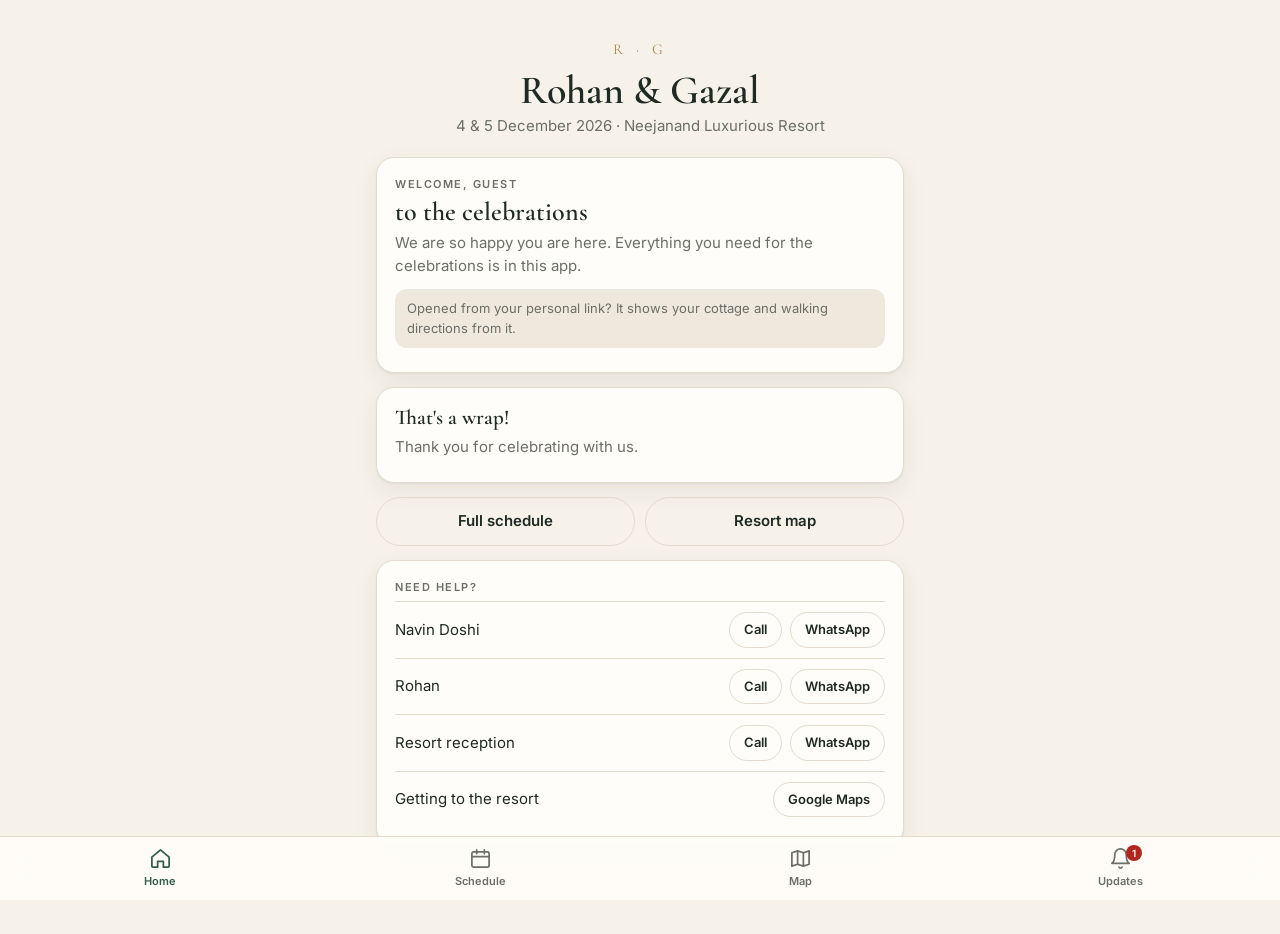
==== index.html @ 05ff342d "Wedding guest concierge: guest app, admin dashboard, map routing Co-Authored-By: Claude Opus 5.5 <no" ====
<!doctype html>
<html lang="en">
<head>
<meta charset="utf-8">
<meta name="viewport" content="width=device-width, initial-scale=1, viewport-fit=cover">
<meta name="theme-color" content="#2f5d46">
<meta name="robots" content="noindex">
<title>Rohan &amp; Gazal · Wedding Concierge</title>
<link rel="manifest" href="manifest.webmanifest">
<link rel="icon" href="icon.svg" type="image/svg+xml">
<link rel="apple-touch-icon" href="icon.svg">
<link rel="preconnect" href="https://fonts.googleapis.com">
<link href="https://fonts.googleapis.com/css2?family=Cormorant+Garamond:wght@500;600;700&family=Inter:wght@400;500;600;700&display=swap" rel="stylesheet">
<link rel="stylesheet" href="app.css">
</head>
<body>
<main id="view"><div class="wrap stack"><div class="skeleton" style="height:120px"></div><div class="skeleton" style="height:220px"></div></div></main>
<nav class="tabbar" id="tabs">
  <a href="#/home" data-tab="home"><svg viewBox="0 0 24 24" fill="none" stroke="currentColor" stroke-width="1.8" stroke-linecap="round" stroke-linejoin="round"><path d="M3 10.5 12 3l9 7.5V20a1 1 0 0 1-1 1h-5v-6H9v6H4a1 1 0 0 1-1-1z"/></svg>Home</a>
  <a href="#/schedule" data-tab="schedule"><svg viewBox="0 0 24 24" fill="none" stroke="currentColor" stroke-width="1.8" stroke-linecap="round"><rect x="3" y="5" width="18" height="16" rx="2"/><path d="M3 10h18M8 3v4M16 3v4"/></svg>Schedule</a>
  <a href="#/map" data-tab="map"><svg viewBox="0 0 24 24" fill="none" stroke="currentColor" stroke-width="1.8" stroke-linejoin="round"><path d="m9 4-6 2v14l6-2 6 2 6-2V4l-6 2z"/><path d="M9 4v14M15 6v14"/></svg>Map</a>
  <a href="#/updates" data-tab="updates"><svg viewBox="0 0 24 24" fill="none" stroke="currentColor" stroke-width="1.8" stroke-linecap="round" stroke-linejoin="round"><path d="M18 8a6 6 0 1 0-12 0c0 7-3 9-3 9h18s-3-2-3-9M13.7 21a2 2 0 0 1-3.4 0"/></svg>Updates</a>
</nav>
<script type="module" src="js/guest.js"></script>
</body>
</html>
---- app.css ----
:root {
  --bg: #f6f2ea; --surface: #fffdf9; --surface-2: #efe9dd; --ink: #1f2a24; --muted: #6b6f68; --line: #e3dccd;
  --green: #2f5d46; --green-ink: #fff; --green-soft: #e3ece5; --gold: #a8874f; --danger: #b3261e;
  --radius: 18px; --shadow: 0 1px 2px rgba(31,42,36,.06), 0 8px 24px rgba(31,42,36,.07);
  --serif: 'Cormorant Garamond', Georgia, serif; --sans: 'Inter', system-ui, -apple-system, sans-serif;
  --tabbar: calc(64px + env(safe-area-inset-bottom));
  color-scheme: light;
}
@media (prefers-color-scheme: dark) {
  :root:not([data-theme="light"]) {
    --bg: #141815; --surface: #1c221e; --surface-2: #252c27; --ink: #ece8df; --muted: #a3a79f; --line: #2e3631;
    --green: #7fb796; --green-ink: #10241a; --green-soft: #22342a; --gold: #cfb07a; --shadow: 0 1px 2px rgba(0,0,0,.3), 0 8px 24px rgba(0,0,0,.25);
    color-scheme: dark;
  }
}
* { box-sizing: border-box; -webkit-tap-highlight-color: transparent; }
html, body { margin: 0; height: 100%; }
body { background: var(--bg); color: var(--ink); font: 15px/1.5 var(--sans); -webkit-font-smoothing: antialiased; }
h1, h2, h3 { font-family: var(--serif); font-weight: 600; margin: 0; line-height: 1.15; }
h1 { font-size: 34px; } h2 { font-size: 26px; } h3 { font-size: 21px; }
p { margin: .4em 0; }
a { color: var(--green); }
button { font: inherit; color: inherit; }
.muted { color: var(--muted); }
.eyebrow { font-size: 11px; letter-spacing: .14em; text-transform: uppercase; font-weight: 600; color: var(--muted); }
.wrap { max-width: 560px; margin: 0 auto; padding: 20px 16px calc(var(--tabbar) + 24px); }
.card { background: var(--surface); border: 1px solid var(--line); border-radius: var(--radius); padding: 18px; box-shadow: var(--shadow); }
.stack > * + * { margin-top: 14px; }
.row { display: flex; align-items: center; gap: 12px; }
.between { justify-content: space-between; }
.btn { display: inline-flex; align-items: center; justify-content: center; gap: 8px; border: 0; border-radius: 999px; padding: 12px 20px; font-weight: 600; cursor: pointer; text-decoration: none; background: var(--surface-2); color: var(--ink); transition: transform .12s, opacity .2s; }
.btn:active { transform: scale(.97); }
.btn-primary { background: var(--green); color: var(--green-ink); }
.btn-block { width: 100%; padding: 15px 20px; font-size: 16px; }
.btn-sm { padding: 7px 14px; font-size: 13px; }
.btn-ghost { background: transparent; border: 1px solid var(--line); }
.chip { display: inline-flex; align-items: center; gap: 6px; padding: 6px 12px; border-radius: 999px; background: var(--surface); border: 1px solid var(--line); font-size: 13px; white-space: nowrap; cursor: pointer; }
.chip.on { background: var(--green); color: var(--green-ink); border-color: var(--green); }
.dot { width: 8px; height: 8px; border-radius: 50%; display: inline-block; }
.fade-in { animation: fade .35s ease both; }
@keyframes fade { from { opacity: 0; transform: translateY(6px); } to { opacity: 1; transform: none; } }

/* Hero */
.hero { text-align: center; padding: 18px 0 6px; }
.hero .mono { font-family: var(--serif); font-size: 15px; letter-spacing: .3em; color: var(--gold); }
.hero h1 { font-size: 40px; margin: 6px 0 2px; }
.hero .dates { color: var(--muted); }
.stay { display: flex; align-items: center; gap: 14px; }
.stay .badge { width: 56px; height: 56px; border-radius: 16px; background: var(--green-soft); color: var(--green); display: grid; place-items: center; font-family: var(--serif); font-size: 22px; font-weight: 700; flex: none; }

/* Next event */
.next { background: var(--green); color: var(--green-ink); border: 0; }
.next .eyebrow { color: inherit; opacity: .75; }
.next .time { font-family: var(--serif); font-size: 46px; font-weight: 600; line-height: 1; margin: 10px 0 4px; }
.next h2 { font-size: 28px; }
.next .meta { opacity: .85; display: flex; flex-wrap: wrap; gap: 6px 14px; margin-top: 6px; }
.next .btn-primary { background: var(--green-ink); color: var(--green); }
.pill { display: inline-block; font-size: 12px; font-weight: 600; padding: 3px 10px; border-radius: 999px; background: rgba(255,255,255,.18); }

/* Schedule */
.day-head { position: sticky; top: 0; background: var(--bg); padding: 14px 0 8px; z-index: 2; display: flex; align-items: baseline; justify-content: space-between; }
.ev { display: grid; grid-template-columns: 74px 1fr; gap: 14px; }
.ev .t { font-family: var(--serif); font-size: 24px; font-weight: 600; line-height: 1.05; }
.ev .t small { display: block; font-family: var(--sans); font-size: 12px; color: var(--muted); font-weight: 500; margin-top: 4px; }
.ev.past { opacity: .5; }
.ev.is-next { outline: 2px solid var(--green); outline-offset: -1px; }
.tag { font-size: 11px; font-weight: 700; letter-spacing: .06em; text-transform: uppercase; color: var(--green); }
.changed { color: var(--danger); font-size: 13px; font-weight: 600; }

/* Tab bar */
.tabbar { position: fixed; left: 0; right: 0; bottom: 0; height: var(--tabbar); padding-bottom: env(safe-area-inset-bottom); background: color-mix(in srgb, var(--surface) 92%, transparent); backdrop-filter: blur(14px); border-top: 1px solid var(--line); display: flex; z-index: 50; }
.tabbar a { flex: 1; display: flex; flex-direction: column; align-items: center; justify-content: center; gap: 3px; color: var(--muted); text-decoration: none; font-size: 11px; font-weight: 600; position: relative; }
.tabbar a.on { color: var(--green); }
.tabbar svg { width: 23px; height: 23px; }
.tabbar .badge-n { position: absolute; top: 8px; left: calc(50% + 6px); background: var(--danger); color: #fff; font-size: 10px; min-width: 16px; height: 16px; border-radius: 8px; display: grid; place-items: center; padding: 0 4px; }

/* Map screens */
.mapscreen { position: fixed; inset: 0 0 var(--tabbar) 0; }
.mapview { width: 100%; height: 100%; overflow: hidden; touch-action: none; background: var(--surface-2); position: relative; cursor: grab; user-select: none; }
.mapview svg { display: block; }
.mapview g { transform-origin: 0 0; }
.map-top { position: absolute; top: 0; left: 0; right: 0; padding: 12px 12px 0; display: flex; gap: 8px; overflow-x: auto; z-index: 5; scrollbar-width: none; }
.map-top::-webkit-scrollbar { display: none; }
.map-ctrl { position: absolute; right: 12px; bottom: 16px; display: flex; flex-direction: column; gap: 8px; z-index: 5; }
.map-ctrl button { width: 44px; height: 44px; border-radius: 12px; border: 1px solid var(--line); background: var(--surface); box-shadow: var(--shadow); font-size: 20px; cursor: pointer; }
.sheet { position: absolute; left: 0; right: 0; bottom: 0; background: var(--surface); border-radius: 22px 22px 0 0; box-shadow: 0 -8px 30px rgba(0,0,0,.12); padding: 10px 18px 18px; z-index: 10; max-height: 62%; overflow-y: auto; animation: up .3s cubic-bezier(.2,.8,.2,1) both; }
.sheet::before { content: ''; display: block; width: 38px; height: 4px; border-radius: 2px; background: var(--line); margin: 0 auto 12px; }
@keyframes up { from { transform: translateY(100%); } to { transform: none; } }
.sheet.mini { max-height: 40%; }

/* Markers */
.mk { cursor: pointer; }
.mk-ic { fill: #fff; font-weight: 700; font-family: var(--sans); pointer-events: none; }
.mk-label { font: 600 12px var(--sans); fill: #1f2a24; paint-order: stroke; stroke: #fff; stroke-width: 3.5px; stroke-linejoin: round; pointer-events: none; }
.mk-label-on { font-size: 14px; }
.mk-dim { opacity: .35; }
.mk-pulse { opacity: .25; animation: pulse 2s ease-out infinite; transform-origin: center; }
@keyframes pulse { 0% { transform: scale(.6); opacity: .45; } 100% { transform: scale(1.4); opacity: 0; } }
.route-casing { stroke: #fff; stroke-linecap: round; stroke-linejoin: round; }
.route-line { stroke: #1a73e8; stroke-linecap: round; stroke-linejoin: round; }
.route-dash { stroke: #fff; stroke-dasharray: 2 8; stroke-linecap: round; animation: dash 1s linear infinite; opacity: .9; }
@keyframes dash { to { stroke-dashoffset: -10; } }
.you-dot { fill: #1a73e8; } .you-acc { fill: rgba(26,115,232,.12); stroke: rgba(26,115,232,.4); }

/* Navigation */
.route-sum { display: flex; align-items: baseline; gap: 10px; }
.route-sum b { font-family: var(--serif); font-size: 34px; }
.steps { list-style: none; padding: 0; margin: 12px 0 0; counter-reset: s; }
.steps li { padding: 10px 0 10px 36px; position: relative; border-top: 1px solid var(--line); counter-increment: s; }
.steps li::before { content: counter(s); position: absolute; left: 0; top: 10px; width: 24px; height: 24px; border-radius: 50%; background: var(--green-soft); color: var(--green); font-size: 12px; font-weight: 700; display: grid; place-items: center; }
select, input, textarea { font: inherit; color: var(--ink); background: var(--surface); border: 1px solid var(--line); border-radius: 12px; padding: 10px 12px; width: 100%; }
.seg { display: inline-flex; background: var(--surface-2); border-radius: 999px; padding: 3px; }
.seg button { border: 0; background: transparent; padding: 6px 14px; border-radius: 999px; font-size: 13px; font-weight: 600; cursor: pointer; color: var(--muted); }
.seg button.on { background: var(--surface); color: var(--ink); box-shadow: var(--shadow); }
.note { font-size: 13px; color: var(--muted); background: var(--surface-2); border-radius: 12px; padding: 10px 12px; }

/* Updates */
.ann { border-left: 3px solid var(--green); }
.ann.k-change { border-left-color: var(--danger); }
.ann.k-reminder { border-left-color: var(--gold); }
.empty { text-align: center; padding: 40px 20px; color: var(--muted); }
.skeleton { background: linear-gradient(90deg, var(--surface-2), var(--surface), var(--surface-2)); background-size: 200% 100%; animation: sk 1.2s infinite; border-radius: var(--radius); }
@keyframes sk { to { background-position: -200% 0; } }
.contact { display: flex; justify-content: space-between; align-items: center; padding: 10px 0; border-top: 1px solid var(--line); }
.contact:first-of-type { border-top: 0; }
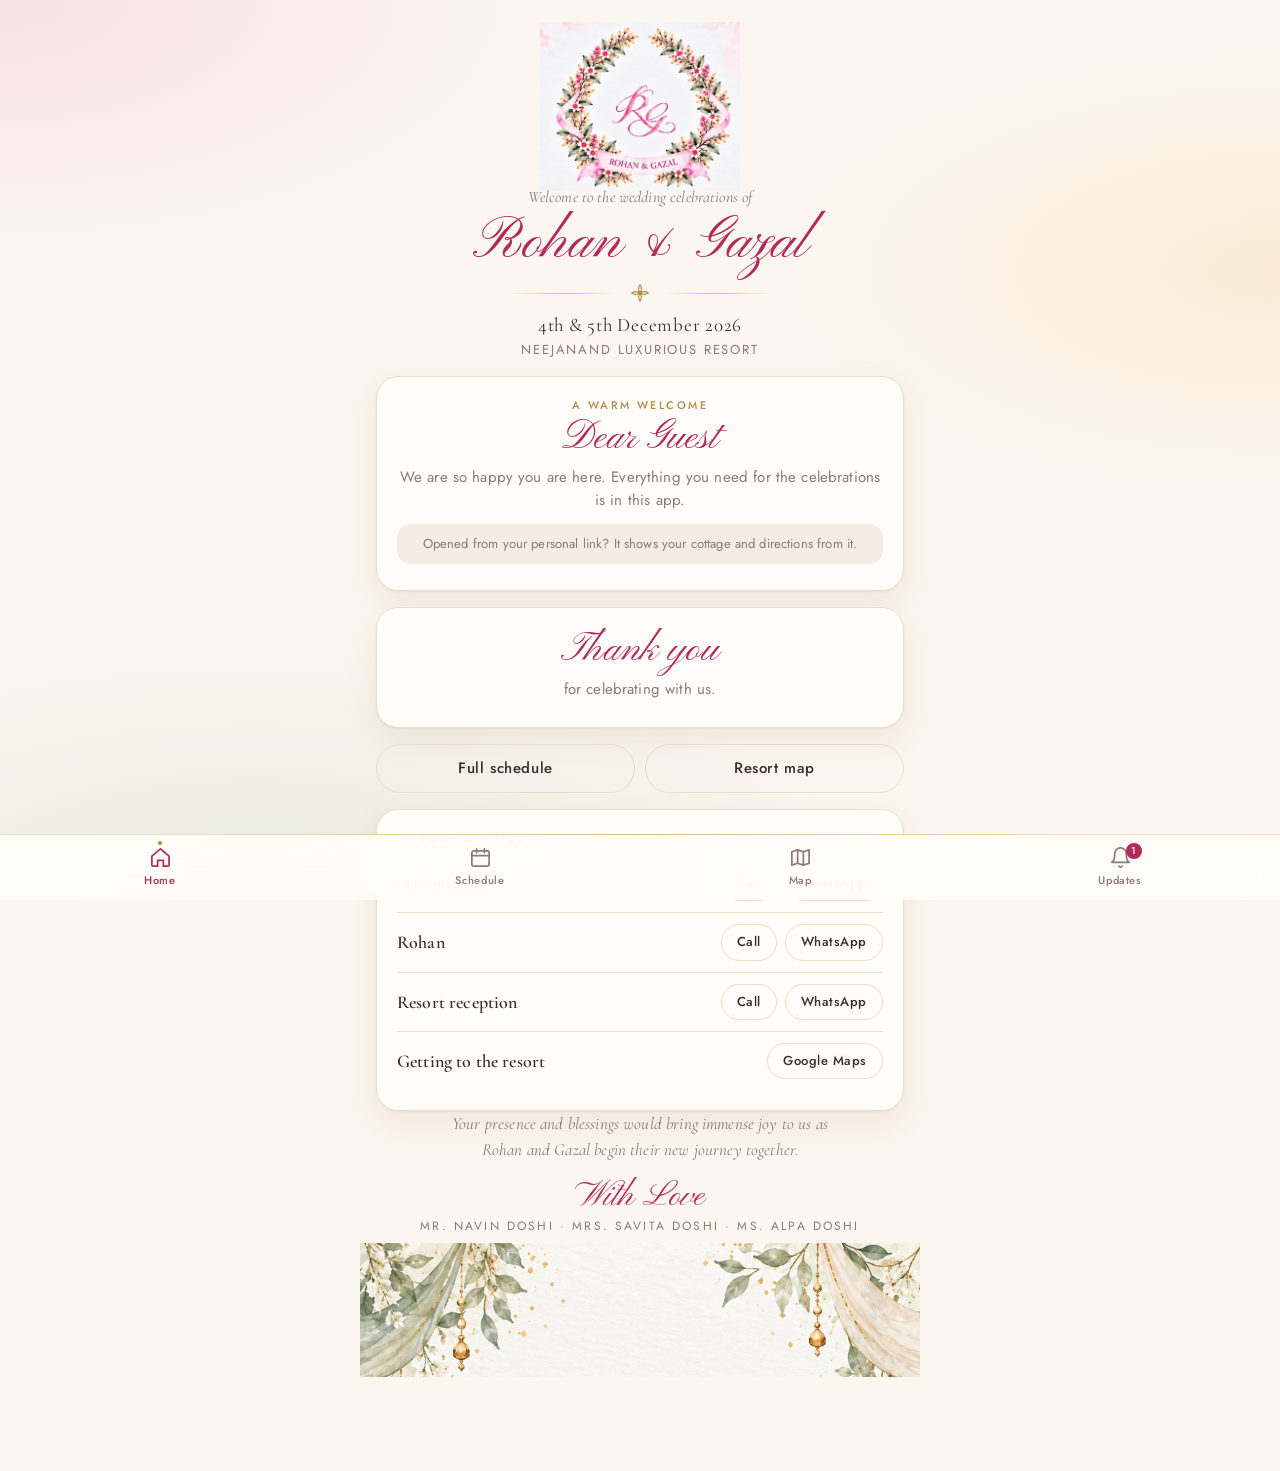
==== commit 099f2f1b: "Restyle to match the wedding invitation: watercolour palette, calligraphy, invitation artwork per ev" ====
--- a/index.html
+++ b/index.html
@@ -3,18 +3,18 @@
 <head>
 <meta charset="utf-8">
 <meta name="viewport" content="width=device-width, initial-scale=1, viewport-fit=cover">
-<meta name="theme-color" content="#2f5d46">
+<meta name="theme-color" content="#fbf6ef">
 <meta name="robots" content="noindex">
 <title>Rohan &amp; Gazal · Wedding Concierge</title>
 <link rel="manifest" href="manifest.webmanifest">
 <link rel="icon" href="icon.svg" type="image/svg+xml">
 <link rel="apple-touch-icon" href="icon.svg">
 <link rel="preconnect" href="https://fonts.googleapis.com">
-<link href="https://fonts.googleapis.com/css2?family=Cormorant+Garamond:wght@500;600;700&family=Inter:wght@400;500;600;700&display=swap" rel="stylesheet">
+<link href="https://fonts.googleapis.com/css2?family=Cormorant+Garamond:ital,wght@0,500;0,600;0,700;1,500&family=Jost:wght@400;500;600&family=Pinyon+Script&display=swap" rel="stylesheet">
 <link rel="stylesheet" href="app.css">
 </head>
 <body>
-<main id="view"><div class="wrap stack"><div class="skeleton" style="height:120px"></div><div class="skeleton" style="height:220px"></div></div></main>
+<main id="view"><div class="splash"><img src="art/monogram.jpg" alt="Rohan &amp; Gazal"></div></main>
 <nav class="tabbar" id="tabs">
   <a href="#/home" data-tab="home"><svg viewBox="0 0 24 24" fill="none" stroke="currentColor" stroke-width="1.8" stroke-linecap="round" stroke-linejoin="round"><path d="M3 10.5 12 3l9 7.5V20a1 1 0 0 1-1 1h-5v-6H9v6H4a1 1 0 0 1-1-1z"/></svg>Home</a>
   <a href="#/schedule" data-tab="schedule"><svg viewBox="0 0 24 24" fill="none" stroke="currentColor" stroke-width="1.8" stroke-linecap="round"><rect x="3" y="5" width="18" height="16" rx="2"/><path d="M3 10h18M8 3v4M16 3v4"/></svg>Schedule</a>
--- a/app.css
+++ b/app.css
@@ -1,125 +1,182 @@
+/* Palette and type drawn from the Rohan & Gazal invitation: ivory watercolour paper, rose calligraphy, gold foil, sage leaves. */
 :root {
-  --bg: #f6f2ea; --surface: #fffdf9; --surface-2: #efe9dd; --ink: #1f2a24; --muted: #6b6f68; --line: #e3dccd;
-  --green: #2f5d46; --green-ink: #fff; --green-soft: #e3ece5; --gold: #a8874f; --danger: #b3261e;
-  --radius: 18px; --shadow: 0 1px 2px rgba(31,42,36,.06), 0 8px 24px rgba(31,42,36,.07);
-  --serif: 'Cormorant Garamond', Georgia, serif; --sans: 'Inter', system-ui, -apple-system, sans-serif;
-  --tabbar: calc(64px + env(safe-area-inset-bottom));
+  --bg: #fbf6ef; --surface: #fffdf9; --surface-2: #f5ece2; --ink: #3b2a2f; --muted: #8b7a75; --line: #ecdcc4;
+  --rose: #b02a5b; --rose-ink: #fff; --rose-soft: #fbe6ee; --gold: #b38a45; --gold-2: #d9bb7f; --sage: #7d9a80;
+  --green: var(--rose); --green-ink: var(--rose-ink); --green-soft: var(--rose-soft); --danger: #b3261e;
+  --wash-1: rgba(240, 168, 190, .28); --wash-2: rgba(246, 200, 120, .22); --wash-3: rgba(150, 185, 155, .2);
+  --radius: 22px; --shadow: 0 1px 2px rgba(80, 40, 30, .05), 0 12px 32px rgba(120, 70, 50, .09);
+  --script: 'Pinyon Script', 'Great Vibes', cursive; --serif: 'Cormorant Garamond', Georgia, serif; --sans: 'Jost', system-ui, -apple-system, sans-serif;
+  --tabbar: calc(66px + env(safe-area-inset-bottom));
+  --art-blend: multiply;
   color-scheme: light;
 }
+/* Dark mode borrows the Sangeet page: midnight blue and gold. */
 @media (prefers-color-scheme: dark) {
   :root:not([data-theme="light"]) {
-    --bg: #141815; --surface: #1c221e; --surface-2: #252c27; --ink: #ece8df; --muted: #a3a79f; --line: #2e3631;
-    --green: #7fb796; --green-ink: #10241a; --green-soft: #22342a; --gold: #cfb07a; --shadow: 0 1px 2px rgba(0,0,0,.3), 0 8px 24px rgba(0,0,0,.25);
+    --bg: #11162a; --surface: #1a2140; --surface-2: #232b4f; --ink: #f4ead9; --muted: #b3a995; --line: #34406b;
+    --rose: #e993b0; --rose-ink: #2a0f1a; --rose-soft: #3a2340; --gold: #e0c07e; --gold-2: #b89656; --sage: #a9c4ab;
+    --wash-1: rgba(233, 147, 176, .1); --wash-2: rgba(224, 192, 126, .09); --wash-3: rgba(80, 110, 200, .14);
+    --shadow: 0 1px 2px rgba(0,0,0,.3), 0 12px 32px rgba(0,0,0,.3); --art-blend: normal;
     color-scheme: dark;
   }
 }
 * { box-sizing: border-box; -webkit-tap-highlight-color: transparent; }
-html, body { margin: 0; height: 100%; }
-body { background: var(--bg); color: var(--ink); font: 15px/1.5 var(--sans); -webkit-font-smoothing: antialiased; }
-h1, h2, h3 { font-family: var(--serif); font-weight: 600; margin: 0; line-height: 1.15; }
-h1 { font-size: 34px; } h2 { font-size: 26px; } h3 { font-size: 21px; }
+html, body { margin: 0; min-height: 100%; }
+body {
+  color: var(--ink); font: 400 15px/1.55 var(--sans); -webkit-font-smoothing: antialiased; letter-spacing: .01em;
+  background-color: var(--bg);
+  background-image: radial-gradient(60% 40% at 0% 0%, var(--wash-1), transparent 70%), radial-gradient(55% 35% at 100% 30%, var(--wash-2), transparent 70%), radial-gradient(70% 40% at 20% 100%, var(--wash-3), transparent 70%);
+  background-attachment: fixed;
+}
+h1, h2, h3 { font-family: var(--serif); font-weight: 600; margin: 0; line-height: 1.12; }
+h1 { font-size: 34px; } h2 { font-size: 26px; } h3 { font-size: 22px; }
+.script { font-family: var(--script); font-weight: 400; color: var(--rose); line-height: 1.1; }
 p { margin: .4em 0; }
-a { color: var(--green); }
+a { color: var(--rose); }
 button { font: inherit; color: inherit; }
 .muted { color: var(--muted); }
-.eyebrow { font-size: 11px; letter-spacing: .14em; text-transform: uppercase; font-weight: 600; color: var(--muted); }
-.wrap { max-width: 560px; margin: 0 auto; padding: 20px 16px calc(var(--tabbar) + 24px); }
-.card { background: var(--surface); border: 1px solid var(--line); border-radius: var(--radius); padding: 18px; box-shadow: var(--shadow); }
-.stack > * + * { margin-top: 14px; }
+.eyebrow { font-size: 11px; letter-spacing: .22em; text-transform: uppercase; font-weight: 500; color: var(--gold); }
+.wrap { max-width: 560px; margin: 0 auto; padding: 18px 16px calc(var(--tabbar) + 28px); }
+.card { background: var(--surface); border: 1px solid var(--line); border-radius: var(--radius); padding: 20px; box-shadow: var(--shadow); position: relative; }
+.stack > * + * { margin-top: 16px; }
 .row { display: flex; align-items: center; gap: 12px; }
 .between { justify-content: space-between; }
-.btn { display: inline-flex; align-items: center; justify-content: center; gap: 8px; border: 0; border-radius: 999px; padding: 12px 20px; font-weight: 600; cursor: pointer; text-decoration: none; background: var(--surface-2); color: var(--ink); transition: transform .12s, opacity .2s; }
+.center { text-align: center; }
+
+/* Gold ornament divider: ——— ◆ ——— */
+.orn { display: flex; align-items: center; gap: 12px; color: var(--gold); margin: 6px auto; max-width: 260px; }
+.orn::before, .orn::after { content: ''; flex: 1; height: 1px; background: linear-gradient(90deg, transparent, var(--gold-2), transparent); }
+.orn svg { width: 22px; height: 22px; flex: none; }
+
+.btn { display: inline-flex; align-items: center; justify-content: center; gap: 8px; border: 1px solid transparent; border-radius: 999px; padding: 12px 22px; font-weight: 500; letter-spacing: .04em; cursor: pointer; text-decoration: none; background: var(--surface-2); color: var(--ink); transition: transform .12s, box-shadow .2s, opacity .2s; }
 .btn:active { transform: scale(.97); }
-.btn-primary { background: var(--green); color: var(--green-ink); }
+.btn-primary { background: linear-gradient(135deg, var(--rose), color-mix(in srgb, var(--rose) 78%, #6a1236)); color: var(--rose-ink); box-shadow: 0 6px 18px color-mix(in srgb, var(--rose) 30%, transparent); }
+.btn-gold { background: linear-gradient(135deg, #e9cf94, #b38a45 55%, #d9bb7f); color: #3b2a12; box-shadow: 0 6px 18px rgba(179,138,69,.3); }
 .btn-block { width: 100%; padding: 15px 20px; font-size: 16px; }
-.btn-sm { padding: 7px 14px; font-size: 13px; }
-.btn-ghost { background: transparent; border: 1px solid var(--line); }
-.chip { display: inline-flex; align-items: center; gap: 6px; padding: 6px 12px; border-radius: 999px; background: var(--surface); border: 1px solid var(--line); font-size: 13px; white-space: nowrap; cursor: pointer; }
-.chip.on { background: var(--green); color: var(--green-ink); border-color: var(--green); }
+.btn-sm { padding: 7px 15px; font-size: 13px; }
+.btn-ghost { background: transparent; border-color: var(--line); }
+.chip { display: inline-flex; align-items: center; gap: 6px; padding: 7px 14px; border-radius: 999px; background: color-mix(in srgb, var(--surface) 92%, transparent); border: 1px solid var(--line); font-size: 13px; white-space: nowrap; cursor: pointer; box-shadow: var(--shadow); backdrop-filter: blur(8px); }
+.chip.on { background: var(--rose); color: var(--rose-ink); border-color: var(--rose); }
 .dot { width: 8px; height: 8px; border-radius: 50%; display: inline-block; }
-.fade-in { animation: fade .35s ease both; }
-@keyframes fade { from { opacity: 0; transform: translateY(6px); } to { opacity: 1; transform: none; } }
+.fade-in { animation: fade .5s ease both; }
+.fade-in > * { animation: fade .5s ease both; }
+.fade-in > *:nth-child(2) { animation-delay: .06s; } .fade-in > *:nth-child(3) { animation-delay: .12s; } .fade-in > *:nth-child(4) { animation-delay: .18s; }
+@keyframes fade { from { opacity: 0; transform: translateY(8px); } to { opacity: 1; transform: none; } }
+@media (prefers-reduced-motion: reduce) { *, *::before, *::after { animation: none !important; transition: none !important; } }
 
-/* Hero */
-.hero { text-align: center; padding: 18px 0 6px; }
-.hero .mono { font-family: var(--serif); font-size: 15px; letter-spacing: .3em; color: var(--gold); }
-.hero h1 { font-size: 40px; margin: 6px 0 2px; }
-.hero .dates { color: var(--muted); }
-.stay { display: flex; align-items: center; gap: 14px; }
-.stay .badge { width: 56px; height: 56px; border-radius: 16px; background: var(--green-soft); color: var(--green); display: grid; place-items: center; font-family: var(--serif); font-size: 22px; font-weight: 700; flex: none; }
+/* Hero with monogram wreath */
+.hero { text-align: center; padding: 4px 0 0; }
+.hero .wreath { width: 200px; height: auto; display: block; margin: 0 auto -6px; mix-blend-mode: var(--art-blend); }
+@media (prefers-color-scheme: dark) { :root:not([data-theme="light"]) .leaves { display: none; } :root:not([data-theme="light"]) .hero .wreath { border-radius: 50%; width: 180px; box-shadow: 0 0 0 6px rgba(224,192,126,.25); margin-bottom: 10px; } }
+.hero .invite { font-family: var(--serif); font-style: italic; color: var(--muted); font-size: 16px; }
+.hero h1 { font-family: var(--script); font-weight: 400; color: var(--rose); font-size: 58px; margin: 0; line-height: 1.15; }
+.hero .dates { font-family: var(--serif); font-size: 19px; letter-spacing: .04em; }
+.hero .dates sup { font-size: .6em; }
+.hero .place { color: var(--muted); font-size: 13px; letter-spacing: .14em; text-transform: uppercase; }
 
-/* Next event */
-.next { background: var(--green); color: var(--green-ink); border: 0; }
-.next .eyebrow { color: inherit; opacity: .75; }
-.next .time { font-family: var(--serif); font-size: 46px; font-weight: 600; line-height: 1; margin: 10px 0 4px; }
-.next h2 { font-size: 28px; }
-.next .meta { opacity: .85; display: flex; flex-wrap: wrap; gap: 6px 14px; margin-top: 6px; }
-.next .btn-primary { background: var(--green-ink); color: var(--green); }
-.pill { display: inline-block; font-size: 12px; font-weight: 600; padding: 3px 10px; border-radius: 999px; background: rgba(255,255,255,.18); }
+.welcome .name { font-family: var(--script); color: var(--rose); font-size: 40px; line-height: 1.1; margin: 2px 0 4px; }
+.stay { display: flex; align-items: center; gap: 14px; margin-top: 16px; padding-top: 16px; border-top: 1px dashed var(--line); }
+.stay .badge { width: 60px; height: 60px; border-radius: 50%; border: 1.5px solid var(--gold-2); background: radial-gradient(circle at 30% 25%, color-mix(in srgb, var(--surface) 60%, #fff8ea), var(--surface-2)); color: var(--gold); display: grid; place-items: center; font-family: var(--serif); font-size: 21px; font-weight: 700; flex: none; box-shadow: inset 0 0 0 4px var(--surface); }
+
+/* Next event: illustrated card */
+.next { padding: 0; overflow: hidden; border-color: color-mix(in srgb, var(--accent) 30%, var(--line)); }
+.next .art { height: 170px; background: center / cover no-repeat; position: relative; }
+.next .art::after { content: ''; position: absolute; inset: auto 0 0; height: 60%; background: linear-gradient(transparent, var(--surface)); }
+.next .art .pill { position: absolute; top: 14px; right: 14px; z-index: 1; }
+.next .body { padding: 0 20px 20px; margin-top: -26px; position: relative; text-align: center; }
+.next .eyebrow { color: var(--accent); }
+.next .time { font-family: var(--serif); font-size: 52px; font-weight: 600; line-height: 1; margin: 8px 0 2px; color: var(--accent); }
+.next .time small { font-size: 22px; margin-left: 4px; }
+.next h2 { font-family: var(--script); font-weight: 400; font-size: 44px; color: var(--ink); line-height: 1.15; }
+.next .meta { color: var(--muted); display: flex; flex-wrap: wrap; justify-content: center; gap: 4px 16px; margin-top: 6px; font-size: 14px; }
+.next .btn-primary { background: linear-gradient(135deg, var(--accent), color-mix(in srgb, var(--accent) 70%, #000)); box-shadow: 0 8px 20px color-mix(in srgb, var(--accent) 35%, transparent); }
+.pill { display: inline-block; font-size: 12px; font-weight: 500; letter-spacing: .04em; padding: 4px 12px; border-radius: 999px; background: color-mix(in srgb, var(--surface) 88%, transparent); color: var(--accent, var(--rose)); border: 1px solid color-mix(in srgb, var(--accent, var(--rose)) 30%, transparent); backdrop-filter: blur(6px); }
+
+.leaves { display: block; width: calc(100% + 32px); margin: 8px -16px 0; mix-blend-mode: var(--art-blend); opacity: .95; }
+.blessing { font-family: var(--serif); font-style: italic; font-size: 17px; color: var(--muted); text-align: center; max-width: 420px; margin: 0 auto; }
+.hosts { text-align: center; }
+.hosts .script { font-size: 34px; }
+.hosts .names { font-size: 12px; letter-spacing: .18em; text-transform: uppercase; color: var(--muted); }
 
 /* Schedule */
-.day-head { position: sticky; top: 0; background: var(--bg); padding: 14px 0 8px; z-index: 2; display: flex; align-items: baseline; justify-content: space-between; }
-.ev { display: grid; grid-template-columns: 74px 1fr; gap: 14px; }
-.ev .t { font-family: var(--serif); font-size: 24px; font-weight: 600; line-height: 1.05; }
-.ev .t small { display: block; font-family: var(--sans); font-size: 12px; color: var(--muted); font-weight: 500; margin-top: 4px; }
-.ev.past { opacity: .5; }
-.ev.is-next { outline: 2px solid var(--green); outline-offset: -1px; }
-.tag { font-size: 11px; font-weight: 700; letter-spacing: .06em; text-transform: uppercase; color: var(--green); }
-.changed { color: var(--danger); font-size: 13px; font-weight: 600; }
+.page-title { text-align: center; padding: 8px 0 4px; }
+.page-title h1 { font-family: var(--script); font-weight: 400; color: var(--rose); font-size: 52px; }
+.day-head { position: sticky; top: 0; background: color-mix(in srgb, var(--bg) 92%, transparent); backdrop-filter: blur(10px); padding: 14px 0 10px; z-index: 2; text-align: center; margin: 0 -16px; }
+.day-head .script { font-size: 34px; }
+.day-head .muted { font-size: 12px; letter-spacing: .18em; text-transform: uppercase; }
+.ev { display: grid; grid-template-columns: 78px 1fr; gap: 14px; overflow: hidden; }
+.ev::before { content: ''; position: absolute; left: 0; top: 18px; bottom: 18px; width: 3px; border-radius: 0 3px 3px 0; background: var(--accent); }
+.ev .t { font-family: var(--serif); font-size: 28px; font-weight: 600; line-height: 1; color: var(--accent); text-align: center; }
+.ev .t small { display: block; font-family: var(--sans); font-size: 11px; color: var(--muted); font-weight: 500; margin-top: 6px; letter-spacing: .06em; line-height: 1.3; }
+.ev .thumb { width: 64px; height: 64px; border-radius: 50%; background: center / cover; margin: 10px auto 0; border: 2px solid var(--surface); box-shadow: 0 0 0 1px var(--line); }
+.ev h3 { font-size: 24px; }
+.ev.past { opacity: .5; filter: saturate(.6); }
+.ev.is-next { box-shadow: 0 0 0 1.5px var(--accent), var(--shadow); }
+.ev-art { height: 120px; margin: -20px -20px 14px; background: center / cover; grid-column: 1 / -1; position: relative; }
+.ev-art::after { content: ''; position: absolute; inset: auto 0 0; height: 50%; background: linear-gradient(transparent, var(--surface)); }
+.tag { font-size: 11px; font-weight: 600; letter-spacing: .18em; text-transform: uppercase; color: var(--accent, var(--rose)); }
+.changed { color: var(--danger); font-size: 13px; font-weight: 500; }
 
 /* Tab bar */
-.tabbar { position: fixed; left: 0; right: 0; bottom: 0; height: var(--tabbar); padding-bottom: env(safe-area-inset-bottom); background: color-mix(in srgb, var(--surface) 92%, transparent); backdrop-filter: blur(14px); border-top: 1px solid var(--line); display: flex; z-index: 50; }
-.tabbar a { flex: 1; display: flex; flex-direction: column; align-items: center; justify-content: center; gap: 3px; color: var(--muted); text-decoration: none; font-size: 11px; font-weight: 600; position: relative; }
-.tabbar a.on { color: var(--green); }
+.tabbar { position: fixed; left: 0; right: 0; bottom: 0; height: var(--tabbar); padding-bottom: env(safe-area-inset-bottom); background: color-mix(in srgb, var(--surface) 90%, transparent); backdrop-filter: blur(16px) saturate(1.2); border-top: 1px solid var(--line); display: flex; z-index: 50; }
+.tabbar::before { content: ''; position: absolute; top: -1px; left: 15%; right: 15%; height: 1px; background: linear-gradient(90deg, transparent, var(--gold-2), transparent); }
+.tabbar a { flex: 1; display: flex; flex-direction: column; align-items: center; justify-content: center; gap: 3px; color: var(--muted); text-decoration: none; font-size: 11px; font-weight: 500; letter-spacing: .06em; position: relative; }
+.tabbar a.on { color: var(--rose); }
+.tabbar a.on::after { content: ''; position: absolute; top: 6px; width: 4px; height: 4px; border-radius: 50%; background: var(--gold); }
 .tabbar svg { width: 23px; height: 23px; }
-.tabbar .badge-n { position: absolute; top: 8px; left: calc(50% + 6px); background: var(--danger); color: #fff; font-size: 10px; min-width: 16px; height: 16px; border-radius: 8px; display: grid; place-items: center; padding: 0 4px; }
+.tabbar .badge-n { position: absolute; top: 8px; left: calc(50% + 6px); background: var(--rose); color: var(--rose-ink); font-size: 10px; min-width: 16px; height: 16px; border-radius: 8px; display: grid; place-items: center; padding: 0 4px; }
 
 /* Map screens */
 .mapscreen { position: fixed; inset: 0 0 var(--tabbar) 0; }
 .mapview { width: 100%; height: 100%; overflow: hidden; touch-action: none; background: var(--surface-2); position: relative; cursor: grab; user-select: none; }
 .mapview svg { display: block; }
 .mapview g { transform-origin: 0 0; }
-.map-top { position: absolute; top: 0; left: 0; right: 0; padding: 12px 12px 0; display: flex; gap: 8px; overflow-x: auto; z-index: 5; scrollbar-width: none; }
+.map-top { position: absolute; top: 0; left: 0; right: 0; padding: 12px 12px 6px; display: flex; gap: 8px; overflow-x: auto; z-index: 5; scrollbar-width: none; }
 .map-top::-webkit-scrollbar { display: none; }
 .map-ctrl { position: absolute; right: 12px; bottom: 16px; display: flex; flex-direction: column; gap: 8px; z-index: 5; }
-.map-ctrl button { width: 44px; height: 44px; border-radius: 12px; border: 1px solid var(--line); background: var(--surface); box-shadow: var(--shadow); font-size: 20px; cursor: pointer; }
-.sheet { position: absolute; left: 0; right: 0; bottom: 0; background: var(--surface); border-radius: 22px 22px 0 0; box-shadow: 0 -8px 30px rgba(0,0,0,.12); padding: 10px 18px 18px; z-index: 10; max-height: 62%; overflow-y: auto; animation: up .3s cubic-bezier(.2,.8,.2,1) both; }
-.sheet::before { content: ''; display: block; width: 38px; height: 4px; border-radius: 2px; background: var(--line); margin: 0 auto 12px; }
+.map-ctrl button { width: 44px; height: 44px; border-radius: 50%; border: 1px solid var(--line); background: var(--surface); color: var(--gold); box-shadow: var(--shadow); font-size: 20px; cursor: pointer; }
+.sheet { position: absolute; left: 0; right: 0; bottom: 0; background: var(--surface); border-radius: 26px 26px 0 0; box-shadow: 0 -10px 34px rgba(60,30,30,.16); padding: 10px 20px 20px; z-index: 10; max-height: 62%; overflow-y: auto; animation: up .35s cubic-bezier(.2,.8,.2,1) both; border-top: 1px solid var(--line); }
+.sheet::before { content: ''; display: block; width: 40px; height: 4px; border-radius: 2px; background: var(--gold-2); opacity: .6; margin: 0 auto 12px; }
 @keyframes up { from { transform: translateY(100%); } to { transform: none; } }
 .sheet.mini { max-height: 40%; }
 
 /* Markers */
 .mk { cursor: pointer; }
-.mk-ic { fill: #fff; font-weight: 700; font-family: var(--sans); pointer-events: none; }
-.mk-label { font: 600 12px var(--sans); fill: #1f2a24; paint-order: stroke; stroke: #fff; stroke-width: 3.5px; stroke-linejoin: round; pointer-events: none; }
-.mk-label-on { font-size: 14px; }
+.mk-ic { fill: #fff; font-weight: 600; font-family: var(--sans); pointer-events: none; }
+.mk-label { font: 600 12px var(--sans); fill: #3b2a2f; paint-order: stroke; stroke: #fffdf9; stroke-width: 4px; stroke-linejoin: round; pointer-events: none; letter-spacing: .02em; }
+.mk-label-on { font: 600 15px var(--serif); }
 .mk-dim { opacity: .35; }
 .mk-pulse { opacity: .25; animation: pulse 2s ease-out infinite; transform-origin: center; }
-@keyframes pulse { 0% { transform: scale(.6); opacity: .45; } 100% { transform: scale(1.4); opacity: 0; } }
-.route-casing { stroke: #fff; stroke-linecap: round; stroke-linejoin: round; }
-.route-line { stroke: #1a73e8; stroke-linecap: round; stroke-linejoin: round; }
-.route-dash { stroke: #fff; stroke-dasharray: 2 8; stroke-linecap: round; animation: dash 1s linear infinite; opacity: .9; }
+@keyframes pulse { 0% { transform: scale(.6); opacity: .5; } 100% { transform: scale(1.5); opacity: 0; } }
+.route-casing { stroke: #fffaf0; stroke-linecap: round; stroke-linejoin: round; }
+.route-line { stroke: #c2185b; stroke-linecap: round; stroke-linejoin: round; }
+.route-dash { stroke: #ffe3a3; stroke-dasharray: 2 8; stroke-linecap: round; animation: dash 1s linear infinite; }
 @keyframes dash { to { stroke-dashoffset: -10; } }
 .you-dot { fill: #1a73e8; } .you-acc { fill: rgba(26,115,232,.12); stroke: rgba(26,115,232,.4); }
 
 /* Navigation */
 .route-sum { display: flex; align-items: baseline; gap: 10px; }
-.route-sum b { font-family: var(--serif); font-size: 34px; }
+.route-sum b { font-family: var(--serif); font-size: 40px; color: var(--rose); font-weight: 600; }
 .steps { list-style: none; padding: 0; margin: 12px 0 0; counter-reset: s; }
-.steps li { padding: 10px 0 10px 36px; position: relative; border-top: 1px solid var(--line); counter-increment: s; }
-.steps li::before { content: counter(s); position: absolute; left: 0; top: 10px; width: 24px; height: 24px; border-radius: 50%; background: var(--green-soft); color: var(--green); font-size: 12px; font-weight: 700; display: grid; place-items: center; }
-select, input, textarea { font: inherit; color: var(--ink); background: var(--surface); border: 1px solid var(--line); border-radius: 12px; padding: 10px 12px; width: 100%; }
+.steps li { padding: 11px 0 11px 40px; position: relative; border-top: 1px solid var(--line); counter-increment: s; }
+.steps li::before { content: counter(s); position: absolute; left: 0; top: 10px; width: 26px; height: 26px; border-radius: 50%; border: 1px solid var(--gold-2); color: var(--gold); font: 600 14px var(--serif); display: grid; place-items: center; }
+select, input, textarea { font: inherit; color: var(--ink); background: var(--surface); border: 1px solid var(--line); border-radius: 14px; padding: 10px 12px; width: 100%; }
+select:focus, input:focus, textarea:focus { outline: 2px solid color-mix(in srgb, var(--rose) 40%, transparent); outline-offset: 1px; }
 .seg { display: inline-flex; background: var(--surface-2); border-radius: 999px; padding: 3px; }
-.seg button { border: 0; background: transparent; padding: 6px 14px; border-radius: 999px; font-size: 13px; font-weight: 600; cursor: pointer; color: var(--muted); }
-.seg button.on { background: var(--surface); color: var(--ink); box-shadow: var(--shadow); }
-.note { font-size: 13px; color: var(--muted); background: var(--surface-2); border-radius: 12px; padding: 10px 12px; }
+.seg button { border: 0; background: transparent; padding: 6px 14px; border-radius: 999px; font-size: 13px; font-weight: 500; cursor: pointer; color: var(--muted); }
+.seg button.on { background: var(--surface); color: var(--rose); box-shadow: var(--shadow); }
+.note { font-size: 13px; color: var(--muted); background: var(--surface-2); border-radius: 14px; padding: 10px 14px; }
 
 /* Updates */
-.ann { border-left: 3px solid var(--green); }
-.ann.k-change { border-left-color: var(--danger); }
+.ann { border-left: 3px solid var(--rose); }
+.ann.k-change, .ann.k-venue { border-left-color: var(--danger); }
 .ann.k-reminder { border-left-color: var(--gold); }
 .empty { text-align: center; padding: 40px 20px; color: var(--muted); }
+.empty h2, .empty h3 { font-family: var(--script); font-weight: 400; color: var(--rose); font-size: 38px; }
 .skeleton { background: linear-gradient(90deg, var(--surface-2), var(--surface), var(--surface-2)); background-size: 200% 100%; animation: sk 1.2s infinite; border-radius: var(--radius); }
 @keyframes sk { to { background-position: -200% 0; } }
-.contact { display: flex; justify-content: space-between; align-items: center; padding: 10px 0; border-top: 1px solid var(--line); }
+.contact { display: flex; justify-content: space-between; align-items: center; padding: 11px 0; border-top: 1px solid var(--line); }
 .contact:first-of-type { border-top: 0; }
+.splash { min-height: 80vh; display: grid; place-items: center; text-align: center; }
+.splash img { width: 170px; mix-blend-mode: var(--art-blend); animation: breathe 1.6s ease-in-out infinite; }
+@keyframes breathe { 50% { opacity: .55; transform: scale(.97); } }
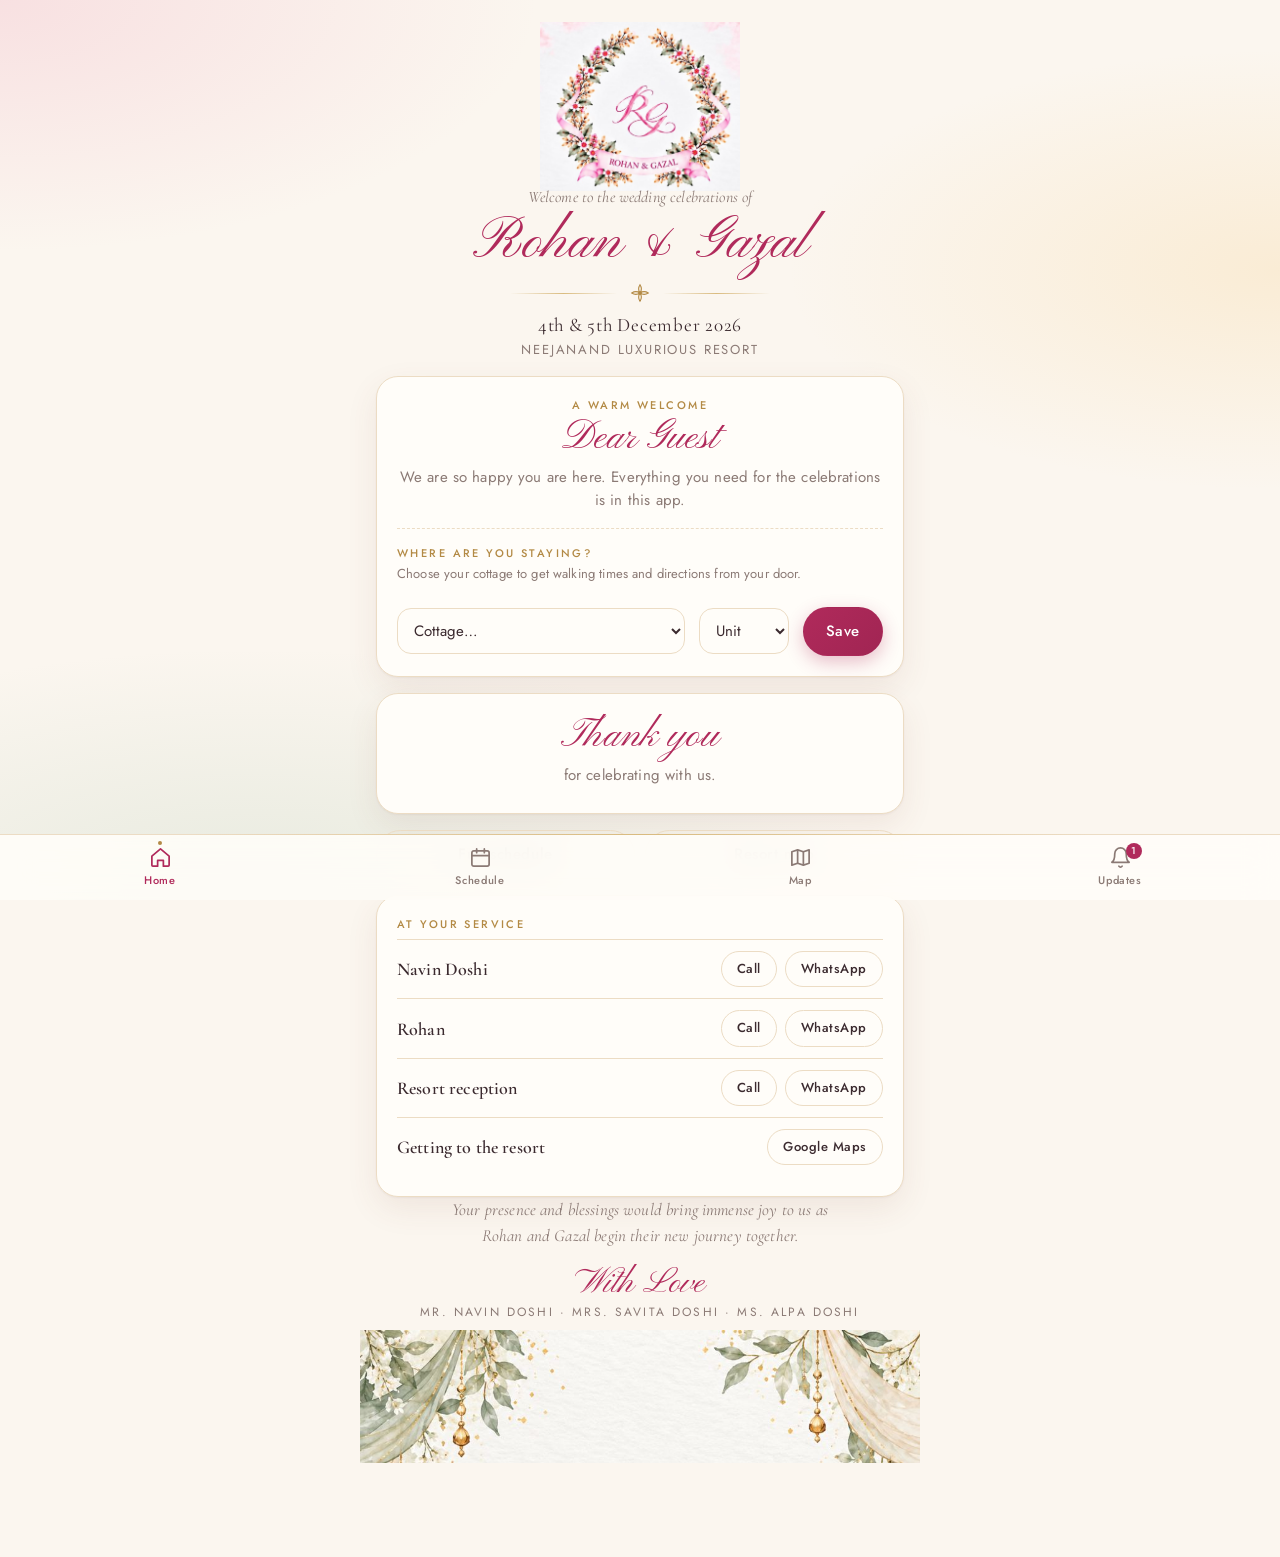
==== commit 1beb976a: "Host multiple weddings: one folder per wedding sharing the app code; new-wedding script Co-Authored-" ====
--- a/index.html
+++ b/index.html
@@ -1,26 +1,3 @@
-<!doctype html>
-<html lang="en">
-<head>
-<meta charset="utf-8">
-<meta name="viewport" content="width=device-width, initial-scale=1, viewport-fit=cover">
-<meta name="theme-color" content="#fbf6ef">
-<meta name="robots" content="noindex">
-<title>Rohan &amp; Gazal · Wedding Concierge</title>
-<link rel="manifest" href="manifest.webmanifest">
-<link rel="icon" href="icon.svg" type="image/svg+xml">
-<link rel="apple-touch-icon" href="icon.svg">
-<link rel="preconnect" href="https://fonts.googleapis.com">
-<link href="https://fonts.googleapis.com/css2?family=Cormorant+Garamond:ital,wght@0,500;0,600;0,700;1,500&family=Jost:wght@400;500;600&family=Pinyon+Script&display=swap" rel="stylesheet">
-<link rel="stylesheet" href="app.css">
-</head>
-<body>
-<main id="view"><div class="splash"><img src="art/monogram.jpg" alt="Rohan &amp; Gazal"></div></main>
-<nav class="tabbar" id="tabs">
-  <a href="#/home" data-tab="home"><svg viewBox="0 0 24 24" fill="none" stroke="currentColor" stroke-width="1.8" stroke-linecap="round" stroke-linejoin="round"><path d="M3 10.5 12 3l9 7.5V20a1 1 0 0 1-1 1h-5v-6H9v6H4a1 1 0 0 1-1-1z"/></svg>Home</a>
-  <a href="#/schedule" data-tab="schedule"><svg viewBox="0 0 24 24" fill="none" stroke="currentColor" stroke-width="1.8" stroke-linecap="round"><rect x="3" y="5" width="18" height="16" rx="2"/><path d="M3 10h18M8 3v4M16 3v4"/></svg>Schedule</a>
-  <a href="#/map" data-tab="map"><svg viewBox="0 0 24 24" fill="none" stroke="currentColor" stroke-width="1.8" stroke-linejoin="round"><path d="m9 4-6 2v14l6-2 6 2 6-2V4l-6 2z"/><path d="M9 4v14M15 6v14"/></svg>Map</a>
-  <a href="#/updates" data-tab="updates"><svg viewBox="0 0 24 24" fill="none" stroke="currentColor" stroke-width="1.8" stroke-linecap="round" stroke-linejoin="round"><path d="M18 8a6 6 0 1 0-12 0c0 7-3 9-3 9h18s-3-2-3-9M13.7 21a2 2 0 0 1-3.4 0"/></svg>Updates</a>
-</nav>
-<script type="module" src="js/guest.js"></script>
-</body>
-</html>
+<!doctype html><meta charset="utf-8"><title>Redirecting…</title><meta name="robots" content="noindex">
+<script>location.replace('rohan-gazal/index.html' + location.hash)</script>
+<a href="rohan-gazal/index.html">Continue</a>
